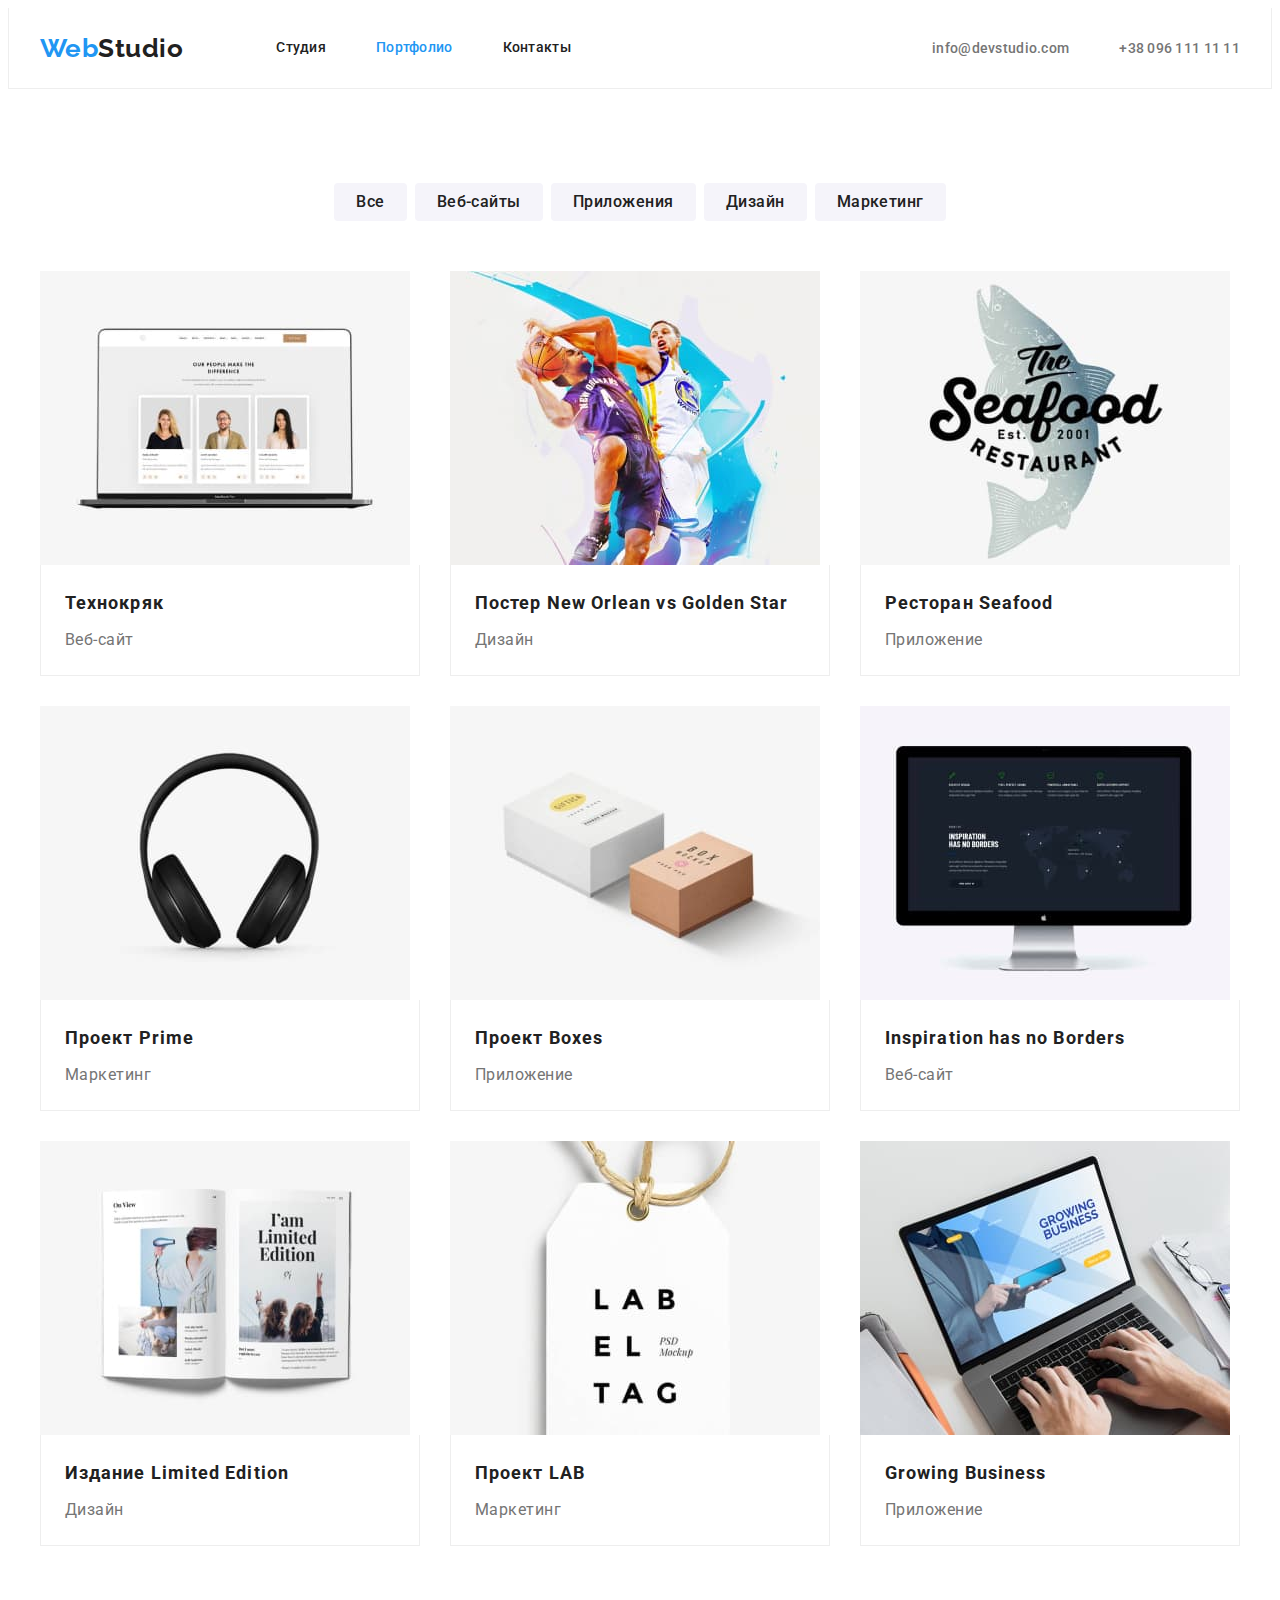
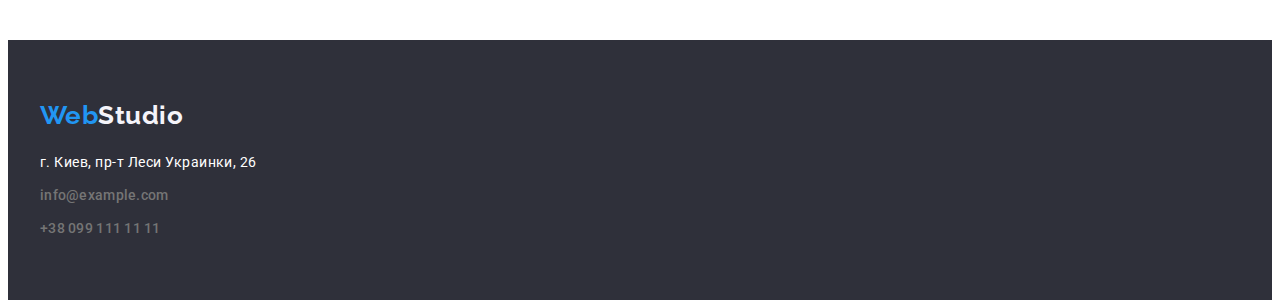
==== portfolio.html @ bfcdf5c1 "правильная версия" ====
<!DOCTYPE html>
<html lang="ru">
  <head>
    <meta charset="UTF-8" />
    <meta http-equiv="X-UA-Compatible" content="IE=edge" />
    <meta name="viewport" content="width=device-width, initial-scale=1.0" />
    <title>Портфолио</title>
    <link rel="preconnect" href="https://fonts.gstatic.com" />
    <link
      href="https://fonts.googleapis.com/css2?family=Raleway:wght@700&family=Roboto:wght@400;500;700;900&display=swap"
      rel="stylesheet"
    />
    <link
      rel="stylesheet"
      href="https://cdnjs.cloudflare.com/ajax/libs/modern-normalize/1.0.0/modern-normalize.min.css"
      integrity="sha512-ISS7cAi1PEhQ8jnbJpJZMd29NlhNj4AWYyLOSp2CE/CsHxTCu+r+t0D2yoJudVrd0/8fTVPUVDzY5Tvli75u/g=="
      crossorigin="anonymous"
    />
    <link rel="stylesheet" href="./css/style.css" />
  </head>
  <body>
    <!-- ШАПКА -->
    <header class="outline">
      <!-- НАВИГАЦИЯ -->
      <div class="container main-nav">
        <nav class="main-nav">
          <a class="logo" href="./index.html"
            ><span class="part-logo">Web</span>Studio</a
          >
          <ul class="list site-nav">
            <li class="item">
              <a class="link studio" href="./index.html">Студия</a>
            </li>
            <li class="item">
              <a class="link portfolio current" href="./portfolio.html"
                >Портфолио</a
              >
            </li>
            <li class="item"><a class="link contact" href="">Контакты</a></li>
          </ul>
        </nav>

        <!-- КОНТАКТНАЯ ИНФОРМАЦИЯ -->
        <ul class="list contact-us">
          <li class="item">
            <a class="email" href="mailto:info@devstudio.com"
              >info@devstudio.com</a
            >
          </li>
          <li class="item">
            <a class="number" href="tel:+380991111111">+38 096 111 11 11</a>
          </li>
        </ul>
      </div>
    </header>
    <main>
      <!-- ПОРТФОЛИО -->
      <section class="section-pos">
        <!-- КНОПКИ -->
        <div class="container">
          <h1 class="portfolio-main-title visually-hidden">Портфолио</h1>
          <ul class="list buttons portfolio-buttons">
            <li class="item">
              <button class="button-all button-disagn" type="button">
                Все
              </button>
            </li>

            <li class="item">
              <button class="button-sites button-disagn" type="button">
                Веб-сайты
              </button>
            </li>

            <li class="item">
              <button class="button-apps button-disagn" type="button">
                Приложения
              </button>
            </li>

            <li class="item">
              <button class="button-disagn button-disagn" type="button">
                Дизайн
              </button>
            </li>

            <li class="item">
              <button class="button-marketing button-disagn" type="button">
                Маркетинг
              </button>
            </li>
          </ul>

          <!-- НАШИ ПРОЭКТЫ -->
          <ul class="list card-set">
            <li class="item">
              <img
                src="./images/firstproject.jpeg"
                alt="Технокряк"
                width="370"
              />
              <div class="project-card-disagn">
                <h2 class="portfolio-names">Технокряк</h2>
                <p class="portolio-tables">Веб-сайт</p>
              </div>
            </li>

            <li class="item">
              <img
                src="./images/secondproject.jpeg"
                alt="Постер New Orlean vs Golden Star"
                width="370"
              />
              <div class="project-card-disagn">
                <h2 class="portfolio-names">
                  Постер New Orlean vs Golden Star
                </h2>
                <p class="portolio-tables">Дизайн</p>
              </div>
            </li>

            <li class="item">
              <img
                src="./images/thirdproject.jpeg"
                alt="Ресторан Seafood"
                width="370"
              />
              <div class="project-card-disagn">
                <h2 class="portfolio-names">Ресторан Seafood</h2>
                <p class="portolio-tables">Приложение</p>
              </div>
            </li>

            <li class="item card-disagn">
              <img
                src="./images/fourthproject.jpeg"
                alt="Проект Prime"
                width="370"
              />
              <div class="project-card-disagn">
                <h2 class="portfolio-names">Проект Prime</h2>
                <p class="portolio-tables">Маркетинг</p>
              </div>
            </li>

            <li class="item card-disagn">
              <img
                src="./images/fifthproject.jpeg"
                alt="Проект Boxes"
                width="370"
              />
              <div class="project-card-disagn">
                <h2 class="portfolio-names">Проект Boxes</h2>
                <p class="portolio-tables">Приложение</p>
              </div>
            </li>

            <li class="item card-disagn">
              <img
                src="./images/sixthproject.jpeg"
                alt="Inspiration has no Borders"
                width="370"
              />
              <div class="project-card-disagn">
                <h2 class="portfolio-names">Inspiration has no Borders</h2>
                <p class="portolio-tables">Веб-сайт</p>
              </div>
            </li>

            <li class="item card-disagn">
              <img
                src="./images/seventhproject.jpeg"
                alt="Издание Limited Edition"
                width="370"
              />
              <div class="project-card-disagn">
                <h2 class="portfolio-names">Издание Limited Edition</h2>
                <p class="portolio-tables">Дизайн</p>
              </div>
            </li>

            <li class="item card-disagn">
              <img
                src="./images/eighthproject.jpeg"
                alt="Проект LAB"
                width="370"
              />
              <div class="project-card-disagn">
                <h2 class="portfolio-names">Проект LAB</h2>
                <p class="portolio-tables">Маркетинг</p>
              </div>
            </li>

            <li class="item card-disagn">
              <img
                src="./images/ninthproject.jpeg"
                alt="Growing Business"
                width="370"
              />
              <div class="project-card-disagn">
                <h2 class="portfolio-names">Growing Business</h2>
                <p class="portolio-tables">Приложение</p>
              </div>
            </li>
          </ul>
        </div>
      </section>
    </main>

    <!-- ПОДВАЛ -->
    <footer class="down-part section-pos">
      <div class="container">
        <a class="logo logo-position" href="/index.html"
          ><span class="part-logo">Web</span>Studio</a
        >
        <address class="our-address pos-table-footer">
          <ul class="list">
            <li>
              <p>г. Киев, пр-т Леси Украинки, 26</p>
            </li>
            <li class="pos-table-footer">
              <a class="email-footer" href="mailto:info@example.com">
                info@example.com
              </a>
            </li>

            <li class="pos-table-footer num-li-footer">
              <a class="number-footer" href="tel:+380991111111">
                +38 099 111 11 11
              </a>
            </li>
          </ul>
        </address>
      </div>
    </footer>
  </body>
</html>
---- css/style.css ----
:root {
  --all-titles-color: #212121;
  --navigation-text-color: #212121;
  --contact-us-font: #757575;
  /* --primary-text-color: #212121; */
  --primary-text-color: #757575;

  --main-title-text-color: #ffffff;
  --main-title-backround: #2f303a;
  --accent-color: #2196f3;
  --background-buttons: #f5f4fa;
  --preference-table-color: #757575;
  --team-background-color: #f5f4fa;
  --team-card-disagn: #ffffff;
  --team-table-color: #757575;
  --footer-background-color: #2f303a;
  --footer-logo-color: #f5f4fa;
  --footer-our-address-color: #ffffff;
  --buttons-text-color: #212121;
  --portfolio-table-color: #757575;
  --portfolio-button-active: #ffffff;
  --portfolio-button-background: #f5f4fa;
  --card-set-gap: 30px;
}
/* Устанавливаем стандартные цвета 
и шрифты */

body {
  color: var(--primary-text-color);

  font-family: "Roboto", "Oxygen", "Ubuntu", "Cantarell", "Fira Sans",
    "Droid Sans", "Helvetica Neue", sans-serif;

  letter-spacing: 0.03em;
  font-size: 16px;
  line-height: 1.18;
}

/* Область для контента */

.container {
  width: 1200px;
  padding-left: 15px;
  padding-right: 15px;
  margin: 0 auto;
}
/* Пречет тэг */
.visually-hidden {
  position: absolute !important;
  clip: rect(1px 1px 1px 1px);
  clip: rect(1px, 1px, 1px, 1px);
  padding: 0 !important;
  border: 0 !important;
  height: 1px !important;
  width: 1px !important;
  overflow: hidden;
}
/* Сбрасывает стандартные настройки */

h1,
h2,
h3,
h4,
h5,
h6,
p {
  margin: 0;
}

.list {
  list-style: none;
  margin: 0;
  padding: 0;
}
/* Картинкам меняем дисплей, 
что бы убрать стандартный отступы 
*/

img {
  display: block;
  max-width: 100%;
  height: auto;
}
/* Отспуты секций */
.section-pos.main {
  padding-top: 200px;
  padding-bottom: 200px;
}

.section-pos.down-part {
  padding-top: 60px;
  padding-bottom: 60px;
}

.section-pos {
  padding-top: 94px;
  padding-bottom: 94px;
}

/* Шапка */
.outline {
  border: 1px solid #eeeeee;
  border-top: none;
}

.main-nav {
  display: flex;
  align-items: center;
}

.logo {
  display: flex;
  text-decoration: none;
  color: var(--navigation-text-color);
  font-family: "Raleway", sans-serif;
  font-weight: 700;
  font-size: 26px;
  line-height: 1.19;
}

.part-logo {
  color: var(--accent-color);
}

.site-nav {
  display: flex;
  margin-left: 93px;

  color: var(--navigation-text-color);

  line-height: 1.14em;
  letter-spacing: 0.02em;

  font-weight: 500;
  font-size: 14px;
}
.site-nav .link {
  display: block;

  padding-top: 32px;
  padding-bottom: 32px;
}
/* .site-nav .item {
  margin-right: 50px;
}
.site-nav .item:last-child {
  margin-right: 0;
} */

.site-nav .item:not(:last-child) {
  margin-right: 50px;
}

.contact-us {
  display: flex;
  margin-left: auto;
}

.contact-us .item:not(:last-child) {
  margin-right: 50px;
}

.contact-us .email {
  color: var(--contact-us-font);

  text-decoration: none;

  font-weight: 500;
  font-size: 14px;

  line-height: 1.14em;
  letter-spacing: 0.02em;
}

.contact-us .email:hover {
  color: var(--accent-color);
}

.contact-us .email:focus {
  color: var(--accent-color);
}

.contact-us .number {
  color: var(--contact-us-font);

  text-decoration: none;

  font-weight: 500;
  font-size: 14px;

  line-height: 1.14em;
  letter-spacing: 0.02em;
}

.contact-us .number:hover,
.number:focus {
  color: #2196f3;
}

.site-nav .link {
  color: var(--navigation-text-color);

  text-decoration: none;
}

.site-nav .link:hover,
.site-nav .link:focus {
  color: var(--accent-color);
}

.site-nav .studio.current {
  color: var(--accent-color);
}

.site-nav .portfolio.current {
  color: var(--accent-color);
}

/* Основной блок */
.all-title {
  color: var(--all-titles-color);
}

.main {
  /* height: 600px; */
  /* display: flex;
  flex-direction: column;
  justify-content: center; */

  margin: 0 auto;

  background-color: var(--main-title-backround);

  text-align: center;
}
.main-title {
  /* padding-top: 200px; */
  margin-bottom: 30px;
  margin-top: 0px;

  color: var(--main-title-text-color);

  font-weight: 900;
  font-size: 44px;

  line-height: 1.36em;
  letter-spacing: 0.06em;

  text-transform: uppercase;
}
.main-button {
  background: var(--accent-color);
  padding: 10px 32px 10px 32px;

  min-width: 200px;

  color: var(--main-title-text-color);

  text-decoration: none;

  font-weight: bold;
  font-size: 16px;

  line-height: 1.87em;
  letter-spacing: 0.06em;

  cursor: pointer;

  box-shadow: 0px 4px 4px rgba(0, 0, 0, 0.15);
  border-radius: 4px;
  border: none;
}

.main .main-button:hover,
.main-button:focus {
  background: #188ce8;
}

/* Преимущества */

.preference .preference-title {
  text-align: center;
  margin-bottom: 35px;
}

.main-preference {
  display: flex;
  flex-wrap: wrap;

  margin-left: calc(-1 * var(--card-set-gap));
  margin-top: calc(-1 * var(--card-set-gap));

  font-size: 14px;
}

.main-preference .item {
  flex-basis: calc(100% / 4 - var(--card-set-gap));

  margin-left: var(--card-set-gap);
  margin-top: var(--card-set-gap);
}

.main-preference .title {
  margin-bottom: 10px;

  font-weight: bold;
  font-size: 14px;

  line-height: 1.14;
  letter-spacing: 0.03em;

  text-transform: uppercase;
}

.main-preference .table-of-contents {
  color: var(--preference-table-color);

  font-size: 14px;
  line-height: 1.71em;
}

/* Чем мы занимаемся */

.main-projects {
  display: flex;
  flex-wrap: wrap;
  justify-content: space-around;
  margin-left: calc(-1 * var(--card-set-gap));
  margin-top: calc(-1 * var(--card-set-gap));
}

.main-projects .item {
  flex-basis: calc(100% / 3 - var(--card-set-gap));

  margin-left: var(--card-set-gap);
  margin-top: var(--card-set-gap);
}

.projects .all-title,
.team .all-title {
  margin-bottom: 50px;

  font-weight: bold;
  font-size: 36px;

  text-align: center;

  line-height: 1.16em;
  letter-spacing: 0.03em;
}

/* Команда */

.main-team {
  display: flex;
  flex-wrap: wrap;

  margin-left: calc(-1 * var(--card-set-gap));
  margin-top: calc(-1 * var(--card-set-gap));
}

.team-card-disagn {
  background: var(--team-card-disagn);

  box-shadow: 0px 1px 3px rgba(0, 0, 0, 0.12), 0px 1px 1px rgba(0, 0, 0, 0.14),
    0px 2px 1px rgba(0, 0, 0, 0.2);
  border-radius: 0px 0px 4px 4px;
}
.main-team .item {
  flex-basis: calc(100% / 4 - var(--card-set-gap));
  margin-left: var(--card-set-gap);
  margin-top: var(--card-set-gap);

  padding-bottom: 30px;
}

.team {
  background-color: var(--team-background-color);
}

.team .photo-box {
  margin-bottom: 30px;
}

/* .team .all-title {
  margin-bottom: 50px;

  font-weight: bold;
  font-size: 36px;

  text-align: center;

  line-height: 1.16em;
  letter-spacing: 0.03em;
} */

.team .table {
  /* color: var(--team-table-color); */
  text-align: center;

  margin-top: 10px;
  /* padding-bottom: 30px; */

  font-size: 16px;
  line-height: 1.18em;
  letter-spacing: 0.03em;
}

.team .worker-name {
  margin: 0;
  text-align: center;

  font-family: Roboto;
  font-weight: 500;
  font-size: 16px;

  line-height: 1.18em;
}

/* footer */

.down-part {
  display: flex;
  /* align-items: center; */
  background-color: var(--footer-background-color);

  height: auto;
}

.down-part .logo {
  color: var(--footer-logo-color);
}

.down-part .our-address {
  color: var(--footer-our-address-color);

  font-style: normal;
  font-size: 14px;

  line-height: 1.71em;
  /* margin-left: 215px; */
}

.down-part .email-footer {
  color: var(--contact-us-font);
  margin-bottom: 9px;

  text-decoration: none;

  font-weight: 500;
  font-size: 14px;

  letter-spacing: 0.02em;
  line-height: 1.71em;
  /* margin-left: 175px; */
}

.down-part .number-footer {
  color: var(--contact-us-font);

  text-decoration: none;

  font-weight: 500;
  font-size: 14px;

  line-height: 1.71em;
  letter-spacing: 0.02em;
  /* margin-left: 175px; */
}

.pos-table-footer.our-address {
  margin-top: 20px;
}
.pos-table-footer {
  margin-top: 9px;
}

/* Страница Портфолио */

.portfolio-main-title {
  text-align: center;
}
.buttons .button-all,
.button-sites,
.button-apps,
.button-disagn,
.button-marketing {
  color: var(--buttons-text-color);
  background-color: var(--background-buttons);

  padding: 6px 22px;
  text-align: center;

  font-weight: 500;
  font-size: 16px;

  line-height: 1.62em;
  letter-spacing: 0.03em;

  cursor: pointer;
}

.buttons .button-all:hover,
.buttons .button-sites:hover,
.buttons .button-apps:hover,
.buttons .button-disagn:hover,
.buttons .button-marketing:hover,
.buttons .button-all:focus,
.buttons .button-sites:focus,
.buttons .button-apps:focus,
.buttons .button-disagn:focus,
.buttons .button-marketing:focus {
  color: var(--portfolio-button-active);
  background-color: var(--accent-color);

  box-shadow: 0px 3px 1px rgba(0, 0, 0, 0.1), 0px 1px 2px rgba(0, 0, 0, 0.08),
    0px 2px 2px rgba(0, 0, 0, 0.12);
  border-radius: 4px;

  cursor: pointer;
}
.portfolio-buttons {
  display: flex;
  justify-content: center;

  margin-bottom: 50px;
}
.portfolio-buttons .item:not(:last-child) {
  margin-right: 8px;
}
.buttons .button-disagn {
  background: var(--portfolio-button-background);

  border: none;
  border-radius: 4px;

  font-family: Roboto;
  font-size: 16px;

  line-height: 26px;
  /* identical to box height, or 162% */

  text-align: center;
  letter-spacing: 0.03em;
}
.card-set {
  display: flex;
  flex-wrap: wrap;

  margin-left: calc(-1 * var(--card-set-gap));
  margin-top: calc(-1 * var(--card-set-gap));
}

.card-set > .item {
  flex-basis: calc(100% / 3 - var(--card-set-gap));

  margin-left: var(--card-set-gap);
  margin-top: var(--card-set-gap);
}
.project-card-disagn {
  padding: 20px 24px;
  border: 1px solid #eeeeee;
  border-top: none;
}

.portfolio-names {
  color: var(--all-titles-color);
  margin: 0px;
  margin-bottom: 4px;

  font-weight: bold;
  font-size: 18px;

  line-height: 2em;
  letter-spacing: 0.06em;
}
.portolio-tables {
  color: var(--portfolio-table-color);

  font-size: 16px;

  line-height: 1.87em;
  letter-spacing: 0.03em;
}
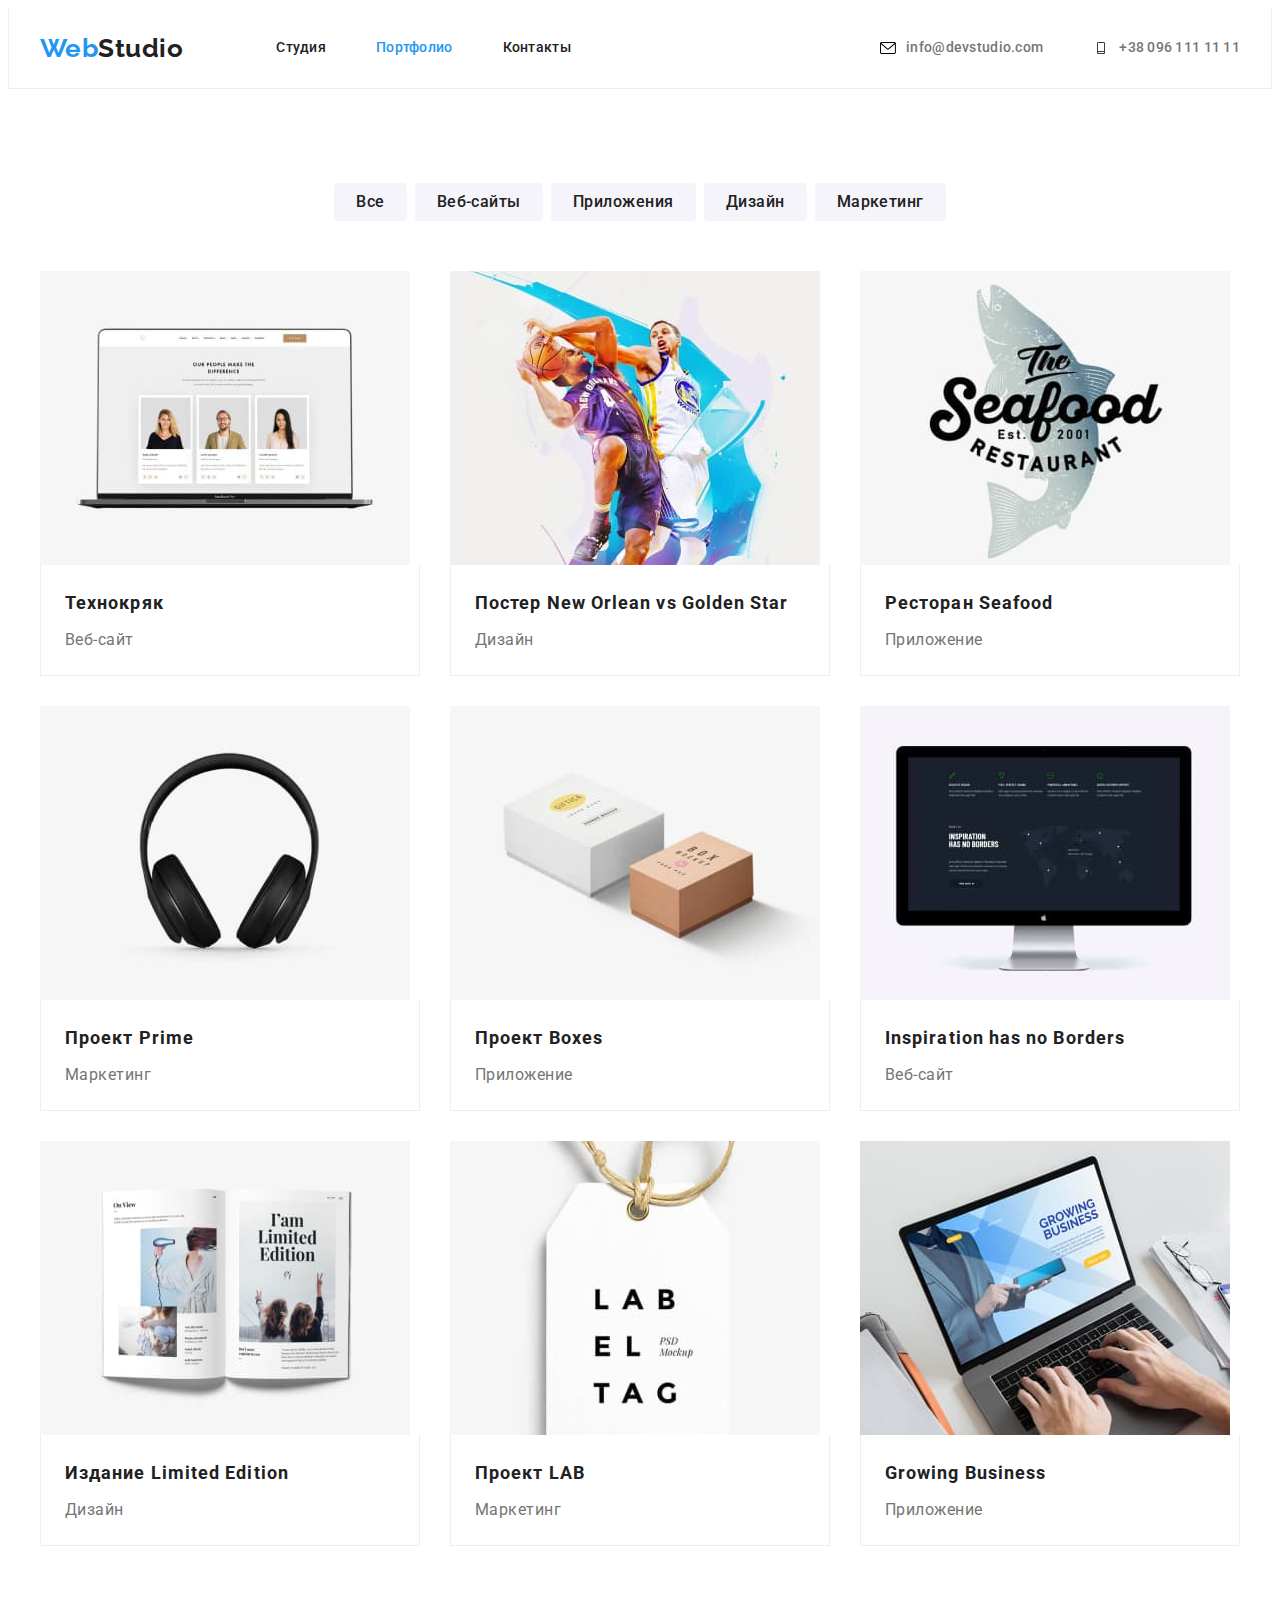
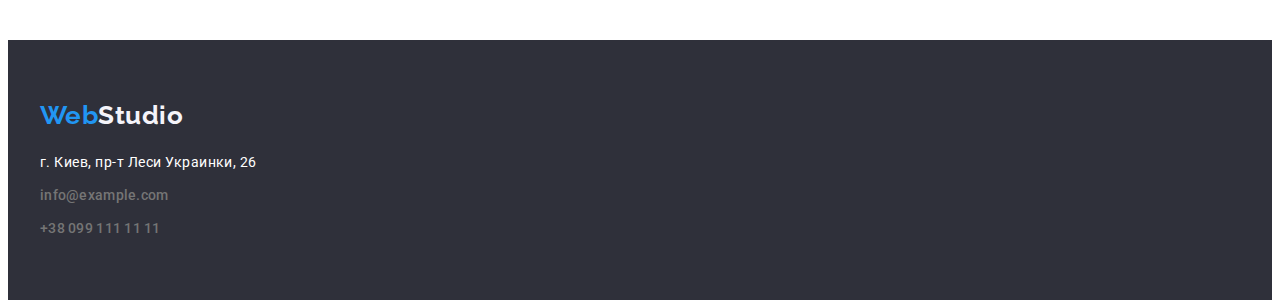
==== commit 0f9f8d32: "💁🏾‍♂️" ====
--- a/portfolio.html
+++ b/portfolio.html
@@ -43,12 +43,20 @@
         <!-- КОНТАКТНАЯ ИНФОРМАЦИЯ -->
         <ul class="list contact-us">
           <li class="item">
-            <a class="email" href="mailto:info@devstudio.com"
-              >info@devstudio.com</a
-            >
+            <a class="email" href="mailto:info@devstudio.com">
+              <svg class="icon-mail">
+                <use href="../images/svg-sprite.svg#icon-mail"></use>
+              </svg>
+              info@devstudio.com
+            </a>
           </li>
           <li class="item">
-            <a class="number" href="tel:+380991111111">+38 096 111 11 11</a>
+            <a class="number" href="tel:+380991111111">
+              <svg class="icon-phone">
+                <use href="../images/svg-sprite.svg#icon-phone"></use>
+              </svg>
+              +38 096 111 11 11
+            </a>
           </li>
         </ul>
       </div>
--- a/css/style.css
+++ b/css/style.css
@@ -171,9 +171,32 @@
   line-height: 1.14em;
   letter-spacing: 0.02em;
 }
+.item .email,
+.item .number {
+  display: flex;
+
+  align-items: center;
+}
+.icon-mail {
+  /* display: inline-block; */
+  width: 16px;
+  height: 12px;
+  margin-right: 10px;
+}
+.icon-phone {
+  width: 16px;
+  height: 12px;
+  margin-right: 10px;
+}
 
 .contact-us .email:hover {
   color: var(--accent-color);
+}
+.contact-us .email:hover,
+.contact-us .email:focus,
+.contact-us .number:hover,
+.contact-us .number:focus {
+  fill: var(--accent-color);
 }
 
 .contact-us .email:focus {
@@ -232,6 +255,15 @@
   background-color: var(--main-title-backround);
 
   text-align: center;
+
+  background-image: linear-gradient(
+      rgba(47, 48, 58, 0.4),
+      rgba(47, 48, 58, 0.4)
+    ),
+    url("../images/main-section/bg-opt.jpeg");
+
+  background-repeat: no-repeat;
+  background-position: center;
 }
 .main-title {
   /* padding-top: 200px; */
@@ -293,6 +325,24 @@
   font-size: 14px;
 }
 
+.main-preference .thumb-1 {
+  display: flex;
+  justify-content: center;
+  align-items: center;
+  width: 270px;
+  height: 120px;
+  background: #f5f4fa;
+  border-radius: 4px;
+  margin-bottom: 30px;
+}
+.icon {
+  width: 70px;
+  height: 70px;
+  background-position: center;
+
+  align-items: center;
+}
+
 .main-preference .item {
   flex-basis: calc(100% / 4 - var(--card-set-gap));
 
@@ -337,7 +387,8 @@
 }
 
 .projects .all-title,
-.team .all-title {
+.team .all-title,
+.clients .all-title {
   margin-bottom: 50px;
 
   font-weight: bold;
@@ -415,6 +466,80 @@
   font-size: 16px;
 
   line-height: 1.18em;
+}
+.social-list {
+  display: flex;
+  justify-content: center;
+
+  margin-top: 16px;
+}
+
+.social-link-list .circle {
+  display: flex;
+
+  margin-right: 10px;
+
+  align-items: center;
+  height: 44px;
+  width: 44px;
+  /* background-color: var(--accent-color); */
+  fill: #afb1b8;
+
+  background-size: 20px;
+  /* background-position: center; */
+  border-radius: 50%;
+}
+
+.team-soc-icon {
+  /* width: 20px; */
+  height: 20px;
+}
+
+.circle:hover {
+  background-color: var(--accent-color);
+  fill: #ffffff;
+}
+
+/* Постоянные клиенты */
+.clients-list {
+  display: flex;
+  flex-wrap: wrap;
+
+  margin-left: -30px;
+  margin-top: -50px;
+}
+.clients-list .item {
+  display: flex;
+  flex-basis: calc(100% / 6 - 30px);
+  margin-left: 30px;
+  margin-top: 50px;
+}
+.item .thumb {
+  display: flex;
+
+  justify-content: center;
+  align-items: center;
+
+  border: 1px solid #afb1b8;
+  border-radius: 4px;
+  width: 170px;
+  height: 92px;
+}
+.item .clients-logo {
+  width: 106px;
+  height: 60px;
+  fill: #afb1b8;
+
+  cursor: pointer;
+}
+.item .thumb:hover .clients-logo,
+.item .thumb:focus {
+  /*  */
+  fill: var(--accent-color);
+}
+.item .thumb:hover {
+  border: 1px solid #2196f3;
+  border-radius: 4px;
 }
 
 /* footer */
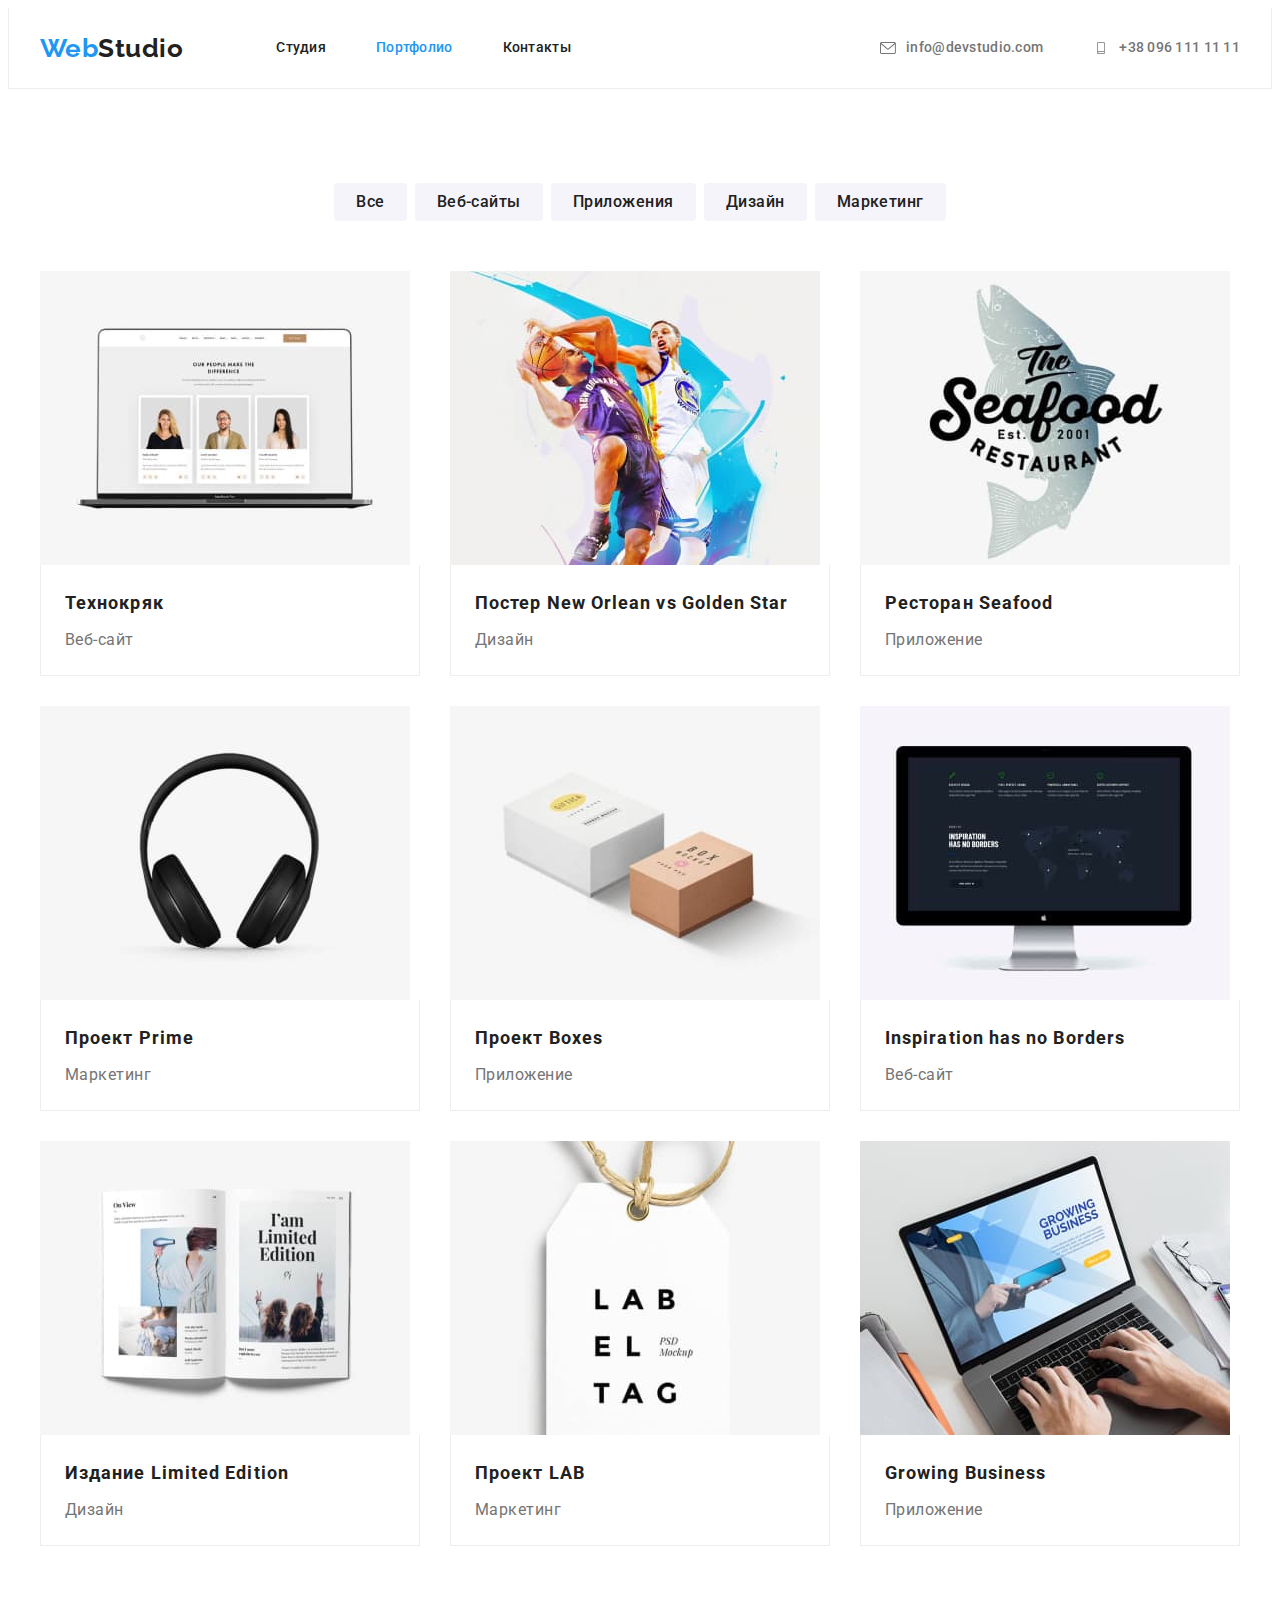
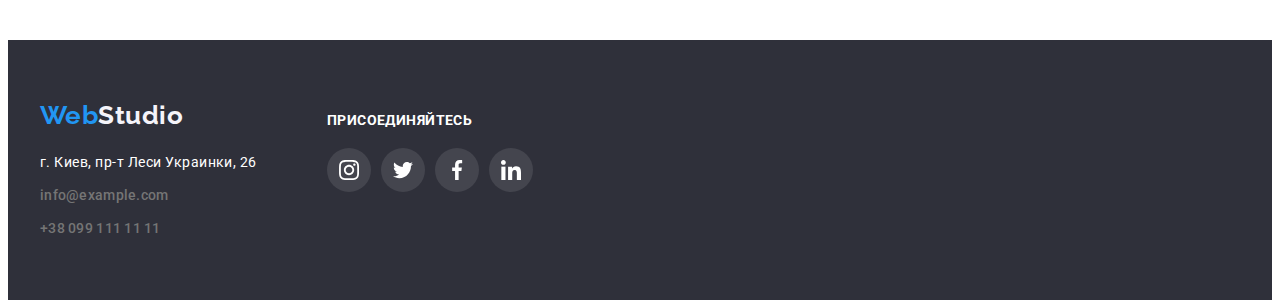
==== commit a607c3ca: "Внес существенные правки" ====
--- a/portfolio.html
+++ b/portfolio.html
@@ -45,7 +45,7 @@
           <li class="item">
             <a class="email" href="mailto:info@devstudio.com">
               <svg class="icon-mail">
-                <use href="../images/svg-sprite.svg#icon-mail"></use>
+                <use href="./images/svg-sprite.svg#icon-mail"></use>
               </svg>
               info@devstudio.com
             </a>
@@ -53,7 +53,7 @@
           <li class="item">
             <a class="number" href="tel:+380991111111">
               <svg class="icon-phone">
-                <use href="../images/svg-sprite.svg#icon-phone"></use>
+                <use href="./images/svg-sprite.svg#icon-phone"></use>
               </svg>
               +38 096 111 11 11
             </a>
@@ -218,27 +218,64 @@
     <!-- ПОДВАЛ -->
     <footer class="down-part section-pos">
       <div class="container">
-        <a class="logo logo-position" href="/index.html"
-          ><span class="part-logo">Web</span>Studio</a
-        >
-        <address class="our-address pos-table-footer">
-          <ul class="list">
-            <li>
-              <p>г. Киев, пр-т Леси Украинки, 26</p>
-            </li>
-            <li class="pos-table-footer">
-              <a class="email-footer" href="mailto:info@example.com">
-                info@example.com
-              </a>
-            </li>
-
-            <li class="pos-table-footer num-li-footer">
-              <a class="number-footer" href="tel:+380991111111">
-                +38 099 111 11 11
-              </a>
-            </li>
-          </ul>
-        </address>
+        <div class="footer-left-content">
+          <a class="logo logo-position" href="/index.html"
+            ><span class="part-logo">Web</span>Studio
+          </a>
+          <address class="our-address pos-table-footer">
+            <ul class="list">
+              <li>
+                <p>г. Киев, пр-т Леси Украинки, 26</p>
+              </li>
+              <li class="pos-table-footer">
+                <a class="email-footer" href="mailto:info@example.com">
+                  info@example.com
+                </a>
+              </li>
+
+              <li class="pos-table-footer num-li-footer">
+                <a class="number-footer" href="tel:+380991111111">
+                  +38 099 111 11 11
+                </a>
+              </li>
+            </ul>
+          </address>
+        </div>
+
+        <div class="join">
+          <p class="join-title">Присоединяйтесь</p>
+          <ul class="list join-list">
+            <li>
+              <a class="join-icon" href="">
+                <svg class="join-icon-logo">
+                  <use href="./images/svg-sprite.svg#icon-instagram-2"></use>
+                </svg>
+              </a>
+            </li>
+
+            <li>
+              <a class="join-icon" href="">
+                <svg class="join-icon-logo">
+                  <use href="./images/svg-sprite.svg#icon-twitter-1"></use>
+                </svg>
+              </a>
+            </li>
+            <li>
+              <a class="join-icon" href="">
+                <svg class="join-icon-logo">
+                  <use href="./images/svg-sprite.svg#icon-facebook-1"></use>
+                </svg>
+              </a>
+            </li>
+            <li>
+              <a class="join-icon" href="">
+                <svg class="join-icon-logo">
+                  <use href="./images/svg-sprite.svg#icon-linkedin-1"></use>
+                </svg>
+              </a>
+            </li>
+          </ul>
+        </div>
       </div>
     </footer>
   </body>
--- a/css/style.css
+++ b/css/style.css
@@ -2,6 +2,7 @@
   --all-titles-color: #212121;
   --navigation-text-color: #212121;
   --contact-us-font: #757575;
+  --contact-us-icon-color: #757575;
   /* --primary-text-color: #212121; */
   --primary-text-color: #757575;
 
@@ -16,6 +17,8 @@
   --footer-background-color: #2f303a;
   --footer-logo-color: #f5f4fa;
   --footer-our-address-color: #ffffff;
+  --join-title-text-color: #ffffff;
+  --join-icon-logo-color: #ffffff;
   --buttons-text-color: #212121;
   --portfolio-table-color: #757575;
   --portfolio-button-active: #ffffff;
@@ -177,25 +180,26 @@
 
   align-items: center;
 }
-.icon-mail {
+.icon-mail,
+.icon-phone {
   /* display: inline-block; */
   width: 16px;
   height: 12px;
   margin-right: 10px;
-}
-.icon-phone {
-  width: 16px;
-  height: 12px;
-  margin-right: 10px;
-}
-
-.contact-us .email:hover {
-  color: var(--accent-color);
-}
+  fill: var(--contact-us-icon-color);
+}
+
 .contact-us .email:hover,
 .contact-us .email:focus,
 .contact-us .number:hover,
 .contact-us .number:focus {
+  color: var(--accent-color);
+}
+
+.contact-us .email:hover .icon-mail,
+.contact-us .email:focus .icon-mail,
+.contact-us .number:hover .icon-phone,
+.contact-us .number:focus .icon-phone {
   fill: var(--accent-color);
 }
 
@@ -213,11 +217,6 @@
 
   line-height: 1.14em;
   letter-spacing: 0.02em;
-}
-
-.contact-us .number:hover,
-.number:focus {
-  color: #2196f3;
 }
 
 .site-nav .link {
@@ -546,7 +545,7 @@
 
 .down-part {
   display: flex;
-  /* align-items: center; */
+  /* justify-content: center; */
   background-color: var(--footer-background-color);
 
   height: auto;
@@ -598,6 +597,58 @@
 }
 .pos-table-footer {
   margin-top: 9px;
+}
+.join-icon {
+  display: flex;
+  align-items: center;
+  justify-content: center;
+  width: 44px;
+  height: 44px;
+  background: rgba(255, 255, 255, 0.1);
+  border-radius: 50%;
+  margin-right: 10px;
+}
+
+.down-part .container {
+  display: flex;
+}
+.footer-left-content {
+  display: flex;
+  flex-direction: column;
+
+  margin-right: 70px;
+}
+
+.join {
+  display: flex;
+  flex-direction: column;
+  padding-top: 12px;
+}
+
+.join-title {
+  margin-bottom: 20px;
+
+  font-weight: 700;
+  font-size: 14px;
+
+  letter-spacing: 0.03em;
+  text-transform: uppercase;
+
+  color: var(--join-title-text-color);
+}
+
+.join-list {
+  display: flex;
+}
+
+.join-icon-logo {
+  width: 20px;
+  height: 20px;
+
+  fill: var(--join-icon-logo-color);
+}
+.join-icon:hover {
+  background: #2196f3;
 }
 
 /* Страница Портфолио */
@@ -682,6 +733,13 @@
   margin-left: var(--card-set-gap);
   margin-top: var(--card-set-gap);
 }
+.card-set .item:hover,
+.card-set .item:focus {
+  box-shadow: 0px 1px 1px rgba(0, 0, 0, 0.12), 0px 4px 4px rgba(0, 0, 0, 0.06),
+    1px 4px 6px rgba(0, 0, 0, 0.16);
+
+  cursor: pointer;
+}
 .project-card-disagn {
   padding: 20px 24px;
   border: 1px solid #eeeeee;
